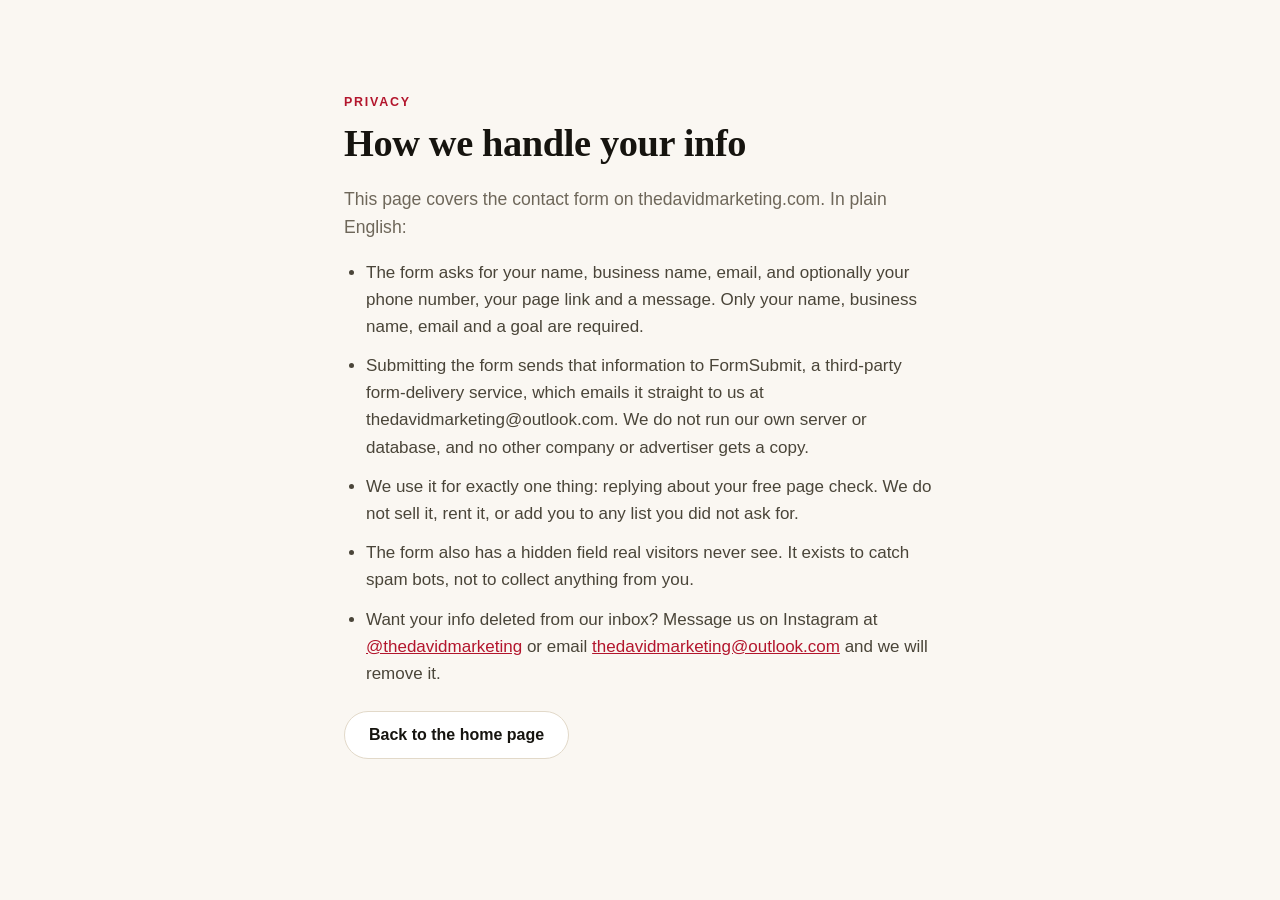
==== privacy.html @ c3baf303 "Round 1 critique fixes: pricing anchor, honest proof, human about section Applied fixes from three r" ====
<!DOCTYPE html>
<html lang="en">
<head>
<meta charset="UTF-8">
<meta name="viewport" content="width=device-width, initial-scale=1.0">
<meta http-equiv="Content-Security-Policy" content="default-src 'self'; script-src 'self'; style-src 'self' https://fonts.googleapis.com; font-src https://fonts.gstatic.com; img-src 'self' data:; connect-src 'self'; form-action https://formsubmit.co; base-uri 'self'; object-src 'none'; upgrade-insecure-requests">
<meta name="referrer" content="strict-origin-when-cross-origin">

<title>Privacy | David Marketing</title>
<meta name="description" content="What David Marketing collects through the contact form, why, and where it goes.">
<link rel="canonical" href="https://thedavidmarketing.com/privacy.html">
<meta name="robots" content="noindex">

<link rel="icon" type="image/svg+xml" href="/assets/favicon.svg">
<link rel="preconnect" href="https://fonts.googleapis.com">
<link rel="preconnect" href="https://fonts.gstatic.com" crossorigin>
<link href="https://fonts.googleapis.com/css2?family=Fraunces:opsz,wght@9..144,500;9..144,650;9..144,750&family=Inter:wght@400;500;600;700&display=swap" rel="stylesheet">
<link rel="stylesheet" href="/assets/styles.css">
</head>
<body>
<main class="section thanks">
  <div class="wrap thanks-inner">
    <p class="eyebrow">Privacy</p>
    <h1>How we handle your info</h1>
    <p class="thanks-copy">This page covers the contact form on thedavidmarketing.com. In plain English:</p>
    <ul class="privacy-list">
      <li>The form asks for your name, business name, email, and optionally your phone number, your page link and a message. Only your name, business name, email and a goal are required.</li>
      <li>Submitting the form sends that information to FormSubmit, a third-party form-delivery service, which emails it straight to us at thedavidmarketing@outlook.com. We do not run our own server or database, and no other company or advertiser gets a copy.</li>
      <li>We use it for exactly one thing: replying about your free page check. We do not sell it, rent it, or add you to any list you did not ask for.</li>
      <li>The form also has a hidden field real visitors never see. It exists to catch spam bots, not to collect anything from you.</li>
      <li>Want your info deleted from our inbox? Message us on Instagram at <a href="https://www.instagram.com/thedavidmarketing/">@thedavidmarketing</a> or email <a href="mailto:thedavidmarketing@outlook.com">thedavidmarketing@outlook.com</a> and we will remove it.</li>
    </ul>
    <p class="thanks-back"><a class="btn btn-secondary" href="/">Back to the home page</a></p>
  </div>
</main>
<script src="/assets/script.js"></script>
</body>
</html>
---- assets/styles.css ----
/* David Marketing - v2 design (2026-09-25). Warm editorial light theme, dark mode supported. */
:root {
  --paper: #faf7f2;
  --paper-2: #f2ece2;
  --ink: #16140f;
  --ink-2: #4a4539;
  --muted: #6e675a;
  --line: #e2d9c9;
  --accent: #b3162d;
  --accent-ink: #ffffff;
  --accent-soft: #f6e1e3;
  --card: #ffffff;
  --focus: #1d4ed8;
  --shadow: 0 1px 2px rgba(22, 20, 15, .06), 0 12px 32px rgba(22, 20, 15, .08);
  --radius: 18px;
  --max: 1160px;
  --serif: "Fraunces", Georgia, "Times New Roman", serif;
  --sans: "Inter", -apple-system, BlinkMacSystemFont, "Segoe UI", Roboto, Arial, sans-serif;
  color-scheme: light;
}
@media (prefers-color-scheme: dark) {
  :root:not([data-theme="light"]) {
    --paper: #12110e; --paper-2: #1b1915; --ink: #f4efe6; --ink-2: #d6cfc2; --muted: #a8a092;
    --line: #2e2b25; --accent: #ff6f7d; --accent-ink: #1a0508; --accent-soft: #3a1a1e; --card: #1b1915;
    --shadow: 0 1px 2px rgba(0,0,0,.5), 0 14px 36px rgba(0,0,0,.45); color-scheme: dark;
  }
}
:root[data-theme="dark"] {
  --paper: #12110e; --paper-2: #1b1915; --ink: #f4efe6; --ink-2: #d6cfc2; --muted: #a8a092;
  --line: #2e2b25; --accent: #ff6f7d; --accent-ink: #1a0508; --accent-soft: #3a1a1e; --card: #1b1915;
  --shadow: 0 1px 2px rgba(0,0,0,.5), 0 14px 36px rgba(0,0,0,.45); color-scheme: dark;
}

*, *::before, *::after { box-sizing: border-box; }
html { scroll-behavior: smooth; }
body { margin: 0; background: var(--paper); color: var(--ink); font: 17px/1.6 var(--sans); -webkit-font-smoothing: antialiased; }
img { max-width: 100%; display: block; }
a { color: inherit; }
h1, h2, h3 { font-family: var(--serif); font-weight: 650; line-height: 1.12; letter-spacing: -0.01em; margin: 0 0 .5em; }
h1 { font-size: clamp(2.5rem, 5.6vw, 4.4rem); font-weight: 750; }
h2 { font-size: clamp(1.9rem, 3.6vw, 2.8rem); }
h3 { font-size: 1.28rem; }
p { margin: 0 0 1em; }
.wrap { max-width: var(--max); margin: 0 auto; padding: 0 24px; }
.skip-link { position: absolute; left: -9999px; top: 8px; background: var(--ink); color: var(--paper); padding: 8px 14px; border-radius: 8px; z-index: 100; }
.skip-link:focus { left: 12px; }
:focus-visible { outline: 3px solid var(--focus); outline-offset: 3px; border-radius: 6px; }
.eyebrow { font: 600 .78rem/1 var(--sans); letter-spacing: .14em; text-transform: uppercase; color: var(--accent); margin: 0 0 14px; }
.section { padding: 96px 0; }
.section-tint { background: var(--paper-2); }
.section-sub { color: var(--muted); font-size: 1.05rem; max-width: 34ch; }

/* Buttons */
.btn { display: inline-flex; align-items: center; justify-content: center; gap: 8px; font: 600 1rem/1 var(--sans); text-decoration: none; padding: 15px 24px; border-radius: 999px; border: 1.5px solid transparent; cursor: pointer; transition: transform .15s ease, background .15s ease, box-shadow .15s ease; }
.btn:hover { transform: translateY(-1px); }
.btn-primary { background: var(--accent); color: var(--accent-ink); box-shadow: 0 6px 18px rgba(179, 22, 45, .22); }
.btn-ghost { background: transparent; color: var(--ink); border-color: var(--ink); }
.btn-ghost:hover { background: var(--ink); color: var(--paper); }
.btn-secondary { background: var(--card); color: var(--ink); border-color: var(--line); }
.btn-secondary:hover { border-color: var(--ink); }
.btn-small { padding: 10px 16px; font-size: .9rem; }
.btn-wide { width: 100%; }

/* Header */
.site-header { position: sticky; top: 0; z-index: 50; background: color-mix(in srgb, var(--paper) 88%, transparent); backdrop-filter: saturate(1.4) blur(10px); border-bottom: 1px solid var(--line); }
.header-inner { display: flex; align-items: center; gap: 24px; height: 72px; }
.logo { display: inline-flex; align-items: center; gap: 10px; text-decoration: none; }
.logo-mark { display: grid; place-items: center; width: 36px; height: 36px; border-radius: 10px; background: var(--ink); color: var(--paper); font: 700 .8rem/1 var(--sans); letter-spacing: .04em; }
.logo-word { font: 650 1.2rem/1 var(--serif); }
.logo-word em { font-style: italic; color: var(--accent); }
.site-nav { margin-left: auto; }
.site-nav ul { display: flex; gap: 26px; list-style: none; margin: 0; padding: 0; }
.site-nav a { text-decoration: none; font-weight: 500; font-size: .95rem; color: var(--ink-2); }
.site-nav a:hover { color: var(--accent); }
.header-actions { display: flex; align-items: center; gap: 10px; }
.theme-toggle, .menu-toggle { display: grid; place-items: center; width: 40px; height: 40px; border-radius: 50%; border: 1px solid var(--line); background: transparent; color: var(--ink); cursor: pointer; }
.menu-toggle { display: none; }
.icon-moon { display: none; }
:root[data-theme="dark"] .icon-sun { display: none; }
:root[data-theme="dark"] .icon-moon { display: block; }

/* Hero */
.hero { padding: 72px 0 88px; position: relative; overflow: hidden; }
.hero::before { content: ""; position: absolute; inset: -20% -10% auto auto; width: 620px; height: 620px; border-radius: 50%; background: radial-gradient(circle, var(--accent-soft), transparent 68%); opacity: .9; pointer-events: none; }
.hero-grid { display: grid; grid-template-columns: 1.1fr .9fr; gap: 56px; align-items: center; position: relative; }
.ink-accent { color: var(--accent); font-style: italic; }
.lead { font-size: 1.22rem; color: var(--ink-2); max-width: 36ch; }
.hero-ctas { display: flex; flex-wrap: wrap; gap: 12px; margin: 30px 0 38px; }
.hero-proof { display: grid; grid-template-columns: repeat(3, auto); gap: 28px; margin: 0; padding-top: 26px; border-top: 1px solid var(--line); justify-content: start; }
.hero-proof dt { font: 750 1.6rem/1.1 var(--serif); }
.hero-proof dd { margin: 4px 0 0; color: var(--muted); font-size: .9rem; max-width: 16ch; }

.hero-visual { position: relative; margin: 0; min-height: 520px; }
.phone { position: absolute; right: 0; top: 0; width: 262px; background: var(--card); border-radius: 34px; padding: 14px; box-shadow: var(--shadow); border: 1px solid var(--line); transform: rotate(3deg); }
.example-flag { position: absolute; top: -10px; left: -10px; z-index: 2; background: var(--ink); color: var(--paper); font: 700 .66rem/1 var(--sans); letter-spacing: .06em; text-transform: uppercase; padding: 7px 11px; border-radius: 999px; box-shadow: var(--shadow); transform: rotate(-6deg); white-space: nowrap; }
.phone-bar { display: flex; align-items: center; gap: 10px; padding: 6px 6px 12px; font-size: .88rem; font-weight: 600; }
.phone-bar .avatar { display: grid; place-items: center; width: 30px; height: 30px; border-radius: 50%; background: var(--ink); color: var(--paper); font-size: .7rem; }
.phone-bar .dots { margin-left: auto; color: var(--muted); }
.post-art { aspect-ratio: 4 / 5; border-radius: 20px; padding: 26px 22px; display: flex; flex-direction: column; justify-content: flex-end; background: linear-gradient(160deg, #2a1d17 0%, #5b1822 55%, #b3162d 100%); color: #fff; }
.post-kicker { font: 600 .72rem/1 var(--sans); letter-spacing: .14em; text-transform: uppercase; opacity: .85; margin-bottom: 10px; }
.post-title { font: 750 1.9rem/1.05 var(--serif); margin-bottom: 10px; }
.post-sub { font-size: .9rem; opacity: .9; }
.post-meta { display: flex; gap: 16px; padding: 12px 6px 4px; font-size: .82rem; color: var(--muted); }
.bubble { position: absolute; max-width: 190px; padding: 12px 16px; border-radius: 18px; font-size: .92rem; box-shadow: var(--shadow); }
.bubble-in { left: -44px; top: 168px; background: var(--card); border: 1px solid var(--line); border-bottom-left-radius: 6px; }
.bubble-out { left: -12px; top: 250px; background: var(--ink); color: var(--paper); border-bottom-right-radius: 6px; }
.report-chip { position: absolute; left: -28px; bottom: 64px; display: flex; flex-direction: column; background: var(--card); border: 1px solid var(--line); border-left: 4px solid var(--accent); border-radius: 12px; padding: 12px 16px; box-shadow: var(--shadow); }
.report-chip strong { font: 700 1.05rem/1.2 var(--serif); }
.report-chip span { font-size: .82rem; color: var(--muted); }
.hero-visual figcaption { position: absolute; right: 0; bottom: 0; font-size: .78rem; color: var(--muted); }

/* Strip */
.strip { border-top: 1px solid var(--line); border-bottom: 1px solid var(--line); background: var(--paper-2); }
.strip-inner { display: flex; flex-wrap: wrap; justify-content: space-between; gap: 12px 28px; padding-top: 18px; padding-bottom: 18px; font: 600 .82rem/1.2 var(--sans); letter-spacing: .1em; text-transform: uppercase; color: var(--ink-2); }

/* Services */
.two-col { display: grid; grid-template-columns: .8fr 1.2fr; gap: 64px; align-items: start; }
.col-head { position: sticky; top: 104px; }
.service-list { list-style: none; margin: 0; padding: 0; border-top: 1px solid var(--line); }
.service { display: grid; grid-template-columns: 64px 1fr; gap: 12px; padding: 28px 0; border-bottom: 1px solid var(--line); }
.service .num { font: 650 1.1rem/1.6 var(--serif); color: var(--accent); }
.service h3 { display: flex; flex-wrap: wrap; align-items: center; gap: 10px; }
.service p { color: var(--ink-2); margin: 0; }
.service .price { color: var(--ink); font: 650 1.02rem/1.4 var(--serif); margin: 10px 0 0; }
.tag { font: 600 .7rem/1 var(--sans); letter-spacing: .1em; text-transform: uppercase; background: var(--accent); color: var(--accent-ink); padding: 6px 9px; border-radius: 999px; }

/* Timeline */
.timeline { list-style: none; padding: 0; margin: 40px 0 0; display: grid; grid-template-columns: repeat(4, 1fr); gap: 20px; }
.timeline li { background: var(--card); border: 1px solid var(--line); border-radius: var(--radius); padding: 26px 22px; position: relative; }
.timeline li::before { content: ""; position: absolute; top: 0; left: 22px; right: 22px; height: 3px; background: var(--accent); border-radius: 0 0 3px 3px; }
.when { display: inline-block; font: 600 .75rem/1 var(--sans); letter-spacing: .12em; text-transform: uppercase; color: var(--accent); margin-bottom: 14px; }
.timeline p { color: var(--ink-2); margin: 0; font-size: .97rem; }

/* Proof */
.proof-band { background: #16140f; color: #faf7f2; }
.proof-band .proof-note { color: rgba(250, 247, 242, .7); }
.proof-grid { display: grid; grid-template-columns: .9fr 1.1fr; gap: 56px; align-items: center; }
.big-number { display: block; font: 750 clamp(4.5rem, 12vw, 8.5rem)/.95 var(--serif); color: #ff6f7d; letter-spacing: -0.02em; }
.big-label { display: block; margin-top: 10px; font-size: 1.1rem; }
.proof-copy p { font-size: 1.12rem; max-width: 46ch; }
:root[data-theme="dark"] .proof-band { background: #000; }

/* Notes */
.notes { display: grid; grid-template-columns: repeat(3, 1fr); gap: 22px; margin-top: 36px; }
.note { border-top: 2px solid var(--ink); padding-top: 22px; }
.note-num { display: block; font: 750 3rem/1 var(--serif); color: var(--accent); margin-bottom: 12px; }
.note p { color: var(--ink-2); }

/* About */
.about-grid { display: grid; grid-template-columns: .7fr 1.3fr; gap: 56px; align-items: center; }
.about-note { margin: 0; background: var(--card); border: 1px solid var(--line); border-left: 4px solid var(--accent); border-radius: var(--radius); box-shadow: var(--shadow); padding: 34px 28px; display: flex; flex-direction: column; justify-content: center; gap: 16px; min-height: 220px; }
.note-label { font: 600 .74rem/1 var(--sans); letter-spacing: .12em; text-transform: uppercase; color: var(--accent); }
.about-note p { font: 650 1.42rem/1.4 var(--serif); margin: 0; color: var(--ink); }
.about-copy p { font-size: 1.1rem; color: var(--ink-2); max-width: 50ch; }

/* FAQ */
.faq-wrap { display: grid; grid-template-columns: .8fr 1.2fr; gap: 64px; }
.faq-list { border-top: 1px solid var(--line); }
.faq-item { border-bottom: 1px solid var(--line); }
.faq-item summary { list-style: none; cursor: pointer; padding: 22px 36px 22px 0; font: 650 1.12rem/1.35 var(--serif); position: relative; }
.faq-item summary::-webkit-details-marker { display: none; }
.faq-item summary::after { content: "+"; position: absolute; right: 4px; top: 18px; font: 400 1.6rem/1 var(--sans); color: var(--accent); transition: transform .2s ease; }
.faq-item[open] summary::after { transform: rotate(45deg); }
.faq-item p { color: var(--ink-2); padding: 0 0 22px; margin: 0; max-width: 60ch; }

/* Contact + form */
.contact { background: var(--paper-2); }
.contact-grid { display: grid; grid-template-columns: .85fr 1.15fr; gap: 56px; align-items: start; }
.contact-copy p { color: var(--ink-2); font-size: 1.08rem; }
.contact-links { list-style: none; padding: 0; margin: 28px 0 0; display: grid; gap: 12px; }
.contact-links a { display: flex; flex-direction: column; text-decoration: none; padding: 16px 18px; border: 1px solid var(--line); border-radius: 14px; background: var(--card); }
.contact-links a:hover { border-color: var(--accent); }
.contact-links span { color: var(--muted); font-size: .95rem; }
.contact-price { background: var(--card); border: 1px solid var(--line); border-radius: 12px; padding: 14px 16px; margin: 22px 0 0; font-size: .96rem; color: var(--ink-2); }
.contact-price strong { color: var(--ink); }
.lead-form { background: var(--card); border: 1px solid var(--line); border-radius: var(--radius); box-shadow: var(--shadow); padding: 30px; }
.form-grid { display: grid; grid-template-columns: 1fr 1fr; gap: 16px 18px; margin-bottom: 22px; }
.form-grid .span-2 { grid-column: 1 / -1; }
.lead-form label { display: flex; flex-direction: column; gap: 7px; font-weight: 600; font-size: .93rem; }
.lead-form .opt { font-weight: 400; color: var(--muted); }
.lead-form input, .lead-form select, .lead-form textarea { font: 400 1rem/1.4 var(--sans); color: var(--ink); background: var(--paper); border: 1px solid var(--line); border-radius: 12px; padding: 13px 14px; width: 100%; }
.lead-form textarea { resize: vertical; }
.lead-form input:focus-visible, .lead-form select:focus-visible, .lead-form textarea:focus-visible { outline: 3px solid var(--focus); outline-offset: 1px; border-color: transparent; }
.lead-form .hp { position: absolute; left: -9999px; width: 1px; height: 1px; opacity: 0; }
.form-fine { margin: 12px 0 0; font-size: .85rem; color: var(--muted); text-align: center; }

/* Footer */
.site-footer { padding: 56px 0 32px; border-top: 1px solid var(--line); }
.footer-inner { display: flex; justify-content: space-between; gap: 32px; flex-wrap: wrap; }
.footer-inner p { color: var(--muted); max-width: 40ch; margin-top: 10px; }
.footer-links { display: flex; gap: 22px; align-items: flex-start; }
.footer-links a { text-decoration: none; font-weight: 600; }
.footer-links a:hover { color: var(--accent); }
.footer-copy { text-align: center; color: var(--muted); font-size: .85rem; margin: 36px 0 0; }

/* Responsive */
@media (max-width: 980px) {
  .hero-grid, .two-col, .proof-grid, .about-grid, .faq-wrap, .contact-grid { grid-template-columns: 1fr; gap: 40px; }
  .col-head { position: static; }
  .timeline { grid-template-columns: 1fr 1fr; }
  .hero-visual { min-height: 500px; max-width: 460px; }
}
@media (max-width: 760px) {
  body { font-size: 16px; }
  .section { padding: 68px 0; }
  .site-nav { position: fixed; inset: 72px 0 auto 0; background: var(--paper); border-bottom: 1px solid var(--line); display: none; }
  .site-nav.open { display: block; }
  .site-nav ul { flex-direction: column; gap: 0; padding: 8px 24px 16px; }
  .site-nav a { display: block; padding: 12px 0; font-size: 1.05rem; }
  .menu-toggle { display: grid; }
  .header-cta { display: none; }
  .hero { padding: 44px 0 64px; }
  .hero-proof { grid-template-columns: 1fr 1fr 1fr; gap: 14px; }
  .hero-proof dt { font-size: 1.25rem; }
  .hero-visual { min-height: 470px; margin: 0 auto; width: 100%; }
  .phone { right: 0; width: 214px; }
  .phone { right: -6px; }
  .example-flag { top: -8px; left: -8px; font-size: .6rem; padding: 6px 9px; }
  .about-note { padding: 26px 22px; min-height: 0; }
  .bubble { max-width: 128px; font-size: .8rem; padding: 9px 11px; }
  .bubble-in { left: 0; top: 96px; }
  .bubble-out { left: 0; top: 188px; }
  .report-chip { left: 0; bottom: 70px; }
  .post-title { font-size: 1.5rem; }
  .timeline, .notes { grid-template-columns: 1fr; }
  .form-grid { grid-template-columns: 1fr; }
  .lead-form { padding: 20px; }
  .strip-inner { justify-content: flex-start; font-size: .74rem; }
}
@media (prefers-reduced-motion: reduce) { html { scroll-behavior: auto; } .btn { transition: none; } }

/* Thank-you / privacy pages */
.thanks { min-height: 70vh; display: flex; align-items: center; }
.thanks-inner { max-width: 640px; }
.thanks h1 { font-size: 2.4rem; }
.thanks-copy { color: var(--muted); font-size: 1.1rem; }
.thanks-back { margin-top: 24px; }
.privacy-list { list-style: disc; margin: 0 0 1em; padding-left: 22px; color: var(--ink-2); display: grid; gap: 12px; }
.privacy-list a { color: var(--accent); }
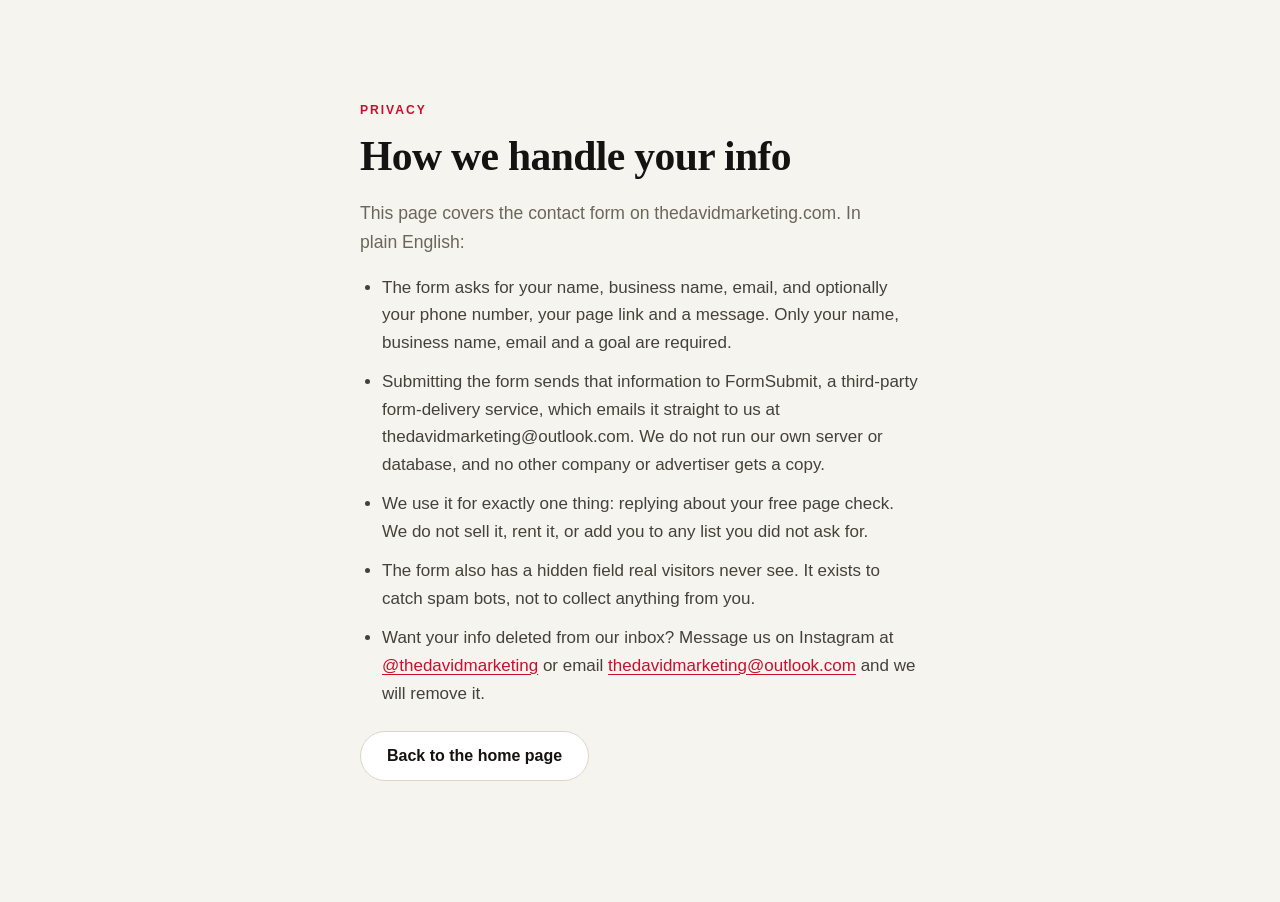
==== commit aa1cdb8d: "v2 polish: dark Instagram-matched hero, core plan card, month timeline, count-up proof Hero now matc" ====
--- a/privacy.html
+++ b/privacy.html
@@ -14,7 +14,7 @@
 <link rel="icon" type="image/svg+xml" href="/assets/favicon.svg">
 <link rel="preconnect" href="https://fonts.googleapis.com">
 <link rel="preconnect" href="https://fonts.gstatic.com" crossorigin>
-<link href="https://fonts.googleapis.com/css2?family=Fraunces:opsz,wght@9..144,500;9..144,650;9..144,750&family=Inter:wght@400;500;600;700&display=swap" rel="stylesheet">
+<link href="https://fonts.googleapis.com/css2?family=Fraunces:ital,opsz,wght@0,9..144,500..800;1,9..144,500..800&family=Geist:wght@400..700&display=swap" rel="stylesheet">
 <link rel="stylesheet" href="/assets/styles.css">
 </head>
 <body>
--- a/assets/styles.css
+++ b/assets/styles.css
@@ -1,238 +1,305 @@
-/* David Marketing - v2 design (2026-09-25). Warm editorial light theme, dark mode supported. */
+/* David Marketing - v2 polish (2026-09-26). Dark hero that matches our Instagram (charcoal, bone, signal red),
+   light editorial body, dark mode supported. Fraunces for display, Geist for text. No inline styles (CSP). */
 :root {
-  --paper: #faf7f2;
-  --paper-2: #f2ece2;
-  --ink: #16140f;
-  --ink-2: #4a4539;
-  --muted: #6e675a;
-  --line: #e2d9c9;
-  --accent: #b3162d;
+  --paper: #f6f4ef;
+  --paper-2: #ece8df;
+  --ink: #141311;
+  --ink-2: #45413a;
+  --muted: #6b665c;
+  --line: #dcd6ca;
+  --accent: #c8102e;
   --accent-ink: #ffffff;
-  --accent-soft: #f6e1e3;
+  --accent-soft: #f7dfe2;
   --card: #ffffff;
   --focus: #1d4ed8;
-  --shadow: 0 1px 2px rgba(22, 20, 15, .06), 0 12px 32px rgba(22, 20, 15, .08);
-  --radius: 18px;
-  --max: 1160px;
+  --night: #121110;
+  --night-2: #1b1a18;
+  --night-line: #2e2c28;
+  --bone: #f3efe7;
+  --bone-dim: #bdb6a8;
+  --red-on-night: #ff4d5e;
+  --shadow: 0 1px 2px rgba(20, 19, 17, .06), 0 14px 34px -8px rgba(20, 19, 17, .14);
+  --radius: 14px;
+  --max: 1200px;
+  --ease-out: cubic-bezier(.23, 1, .32, 1);
   --serif: "Fraunces", Georgia, "Times New Roman", serif;
-  --sans: "Inter", -apple-system, BlinkMacSystemFont, "Segoe UI", Roboto, Arial, sans-serif;
+  --sans: "Geist", -apple-system, BlinkMacSystemFont, "Segoe UI", Roboto, Arial, sans-serif;
   color-scheme: light;
 }
 @media (prefers-color-scheme: dark) {
   :root:not([data-theme="light"]) {
-    --paper: #12110e; --paper-2: #1b1915; --ink: #f4efe6; --ink-2: #d6cfc2; --muted: #a8a092;
-    --line: #2e2b25; --accent: #ff6f7d; --accent-ink: #1a0508; --accent-soft: #3a1a1e; --card: #1b1915;
-    --shadow: 0 1px 2px rgba(0,0,0,.5), 0 14px 36px rgba(0,0,0,.45); color-scheme: dark;
+    --paper: #121110; --paper-2: #1a1917; --ink: #f3efe7; --ink-2: #d4cdc0; --muted: #a39c8e;
+    --line: #2e2c28; --accent: #ff4d5e; --accent-ink: #1a0508; --accent-soft: #3a1a1e; --card: #1b1a18;
+    --shadow: 0 1px 2px rgba(0,0,0,.5), 0 16px 36px -10px rgba(0,0,0,.6); color-scheme: dark;
   }
 }
 :root[data-theme="dark"] {
-  --paper: #12110e; --paper-2: #1b1915; --ink: #f4efe6; --ink-2: #d6cfc2; --muted: #a8a092;
-  --line: #2e2b25; --accent: #ff6f7d; --accent-ink: #1a0508; --accent-soft: #3a1a1e; --card: #1b1915;
-  --shadow: 0 1px 2px rgba(0,0,0,.5), 0 14px 36px rgba(0,0,0,.45); color-scheme: dark;
+  --paper: #121110; --paper-2: #1a1917; --ink: #f3efe7; --ink-2: #d4cdc0; --muted: #a39c8e;
+  --line: #2e2c28; --accent: #ff4d5e; --accent-ink: #1a0508; --accent-soft: #3a1a1e; --card: #1b1a18;
+  --shadow: 0 1px 2px rgba(0,0,0,.5), 0 16px 36px -10px rgba(0,0,0,.6); color-scheme: dark;
 }
 
 *, *::before, *::after { box-sizing: border-box; }
-html { scroll-behavior: smooth; }
-body { margin: 0; background: var(--paper); color: var(--ink); font: 17px/1.6 var(--sans); -webkit-font-smoothing: antialiased; }
+html { scroll-behavior: smooth; -webkit-text-size-adjust: 100%; }
+body { margin: 0; background: var(--paper); color: var(--ink); font: 400 17px/1.62 var(--sans); -webkit-font-smoothing: antialiased; overflow-x: hidden; }
+::selection { background: var(--accent); color: #fff; }
 img { max-width: 100%; display: block; }
-a { color: inherit; }
-h1, h2, h3 { font-family: var(--serif); font-weight: 650; line-height: 1.12; letter-spacing: -0.01em; margin: 0 0 .5em; }
-h1 { font-size: clamp(2.5rem, 5.6vw, 4.4rem); font-weight: 750; }
-h2 { font-size: clamp(1.9rem, 3.6vw, 2.8rem); }
-h3 { font-size: 1.28rem; }
-p { margin: 0 0 1em; }
-.wrap { max-width: var(--max); margin: 0 auto; padding: 0 24px; }
+a { color: inherit; text-underline-offset: 3px; }
+h1, h2, h3 { font-family: var(--serif); font-weight: 650; line-height: 1.06; letter-spacing: -0.015em; margin: 0 0 .5em; text-wrap: balance; font-optical-sizing: auto; }
+h2 { font-size: clamp(2rem, 1.3rem + 2.6vw, 3.3rem); }
+h3 { font-size: 1.3rem; line-height: 1.2; }
+p { margin: 0 0 1em; text-wrap: pretty; }
+.wrap { max-width: var(--max); margin: 0 auto; padding: 0 clamp(20px, 4vw, 40px); }
 .skip-link { position: absolute; left: -9999px; top: 8px; background: var(--ink); color: var(--paper); padding: 8px 14px; border-radius: 8px; z-index: 100; }
 .skip-link:focus { left: 12px; }
 :focus-visible { outline: 3px solid var(--focus); outline-offset: 3px; border-radius: 6px; }
-.eyebrow { font: 600 .78rem/1 var(--sans); letter-spacing: .14em; text-transform: uppercase; color: var(--accent); margin: 0 0 14px; }
-.section { padding: 96px 0; }
+.eyebrow { font: 600 .76rem/1 var(--sans); letter-spacing: .16em; text-transform: uppercase; color: var(--accent); margin: 0 0 18px; }
+.section { padding: clamp(72px, 5vw + 40px, 128px) 0; }
 .section-tint { background: var(--paper-2); }
-.section-sub { color: var(--muted); font-size: 1.05rem; max-width: 34ch; }
+.section-sub { color: var(--muted); font-size: 1.08rem; max-width: 34ch; }
 
 /* Buttons */
-.btn { display: inline-flex; align-items: center; justify-content: center; gap: 8px; font: 600 1rem/1 var(--sans); text-decoration: none; padding: 15px 24px; border-radius: 999px; border: 1.5px solid transparent; cursor: pointer; transition: transform .15s ease, background .15s ease, box-shadow .15s ease; }
-.btn:hover { transform: translateY(-1px); }
-.btn-primary { background: var(--accent); color: var(--accent-ink); box-shadow: 0 6px 18px rgba(179, 22, 45, .22); }
+.btn { display: inline-flex; align-items: center; justify-content: center; gap: 8px; font: 600 1rem/1 var(--sans); text-decoration: none; padding: 16px 26px; border-radius: 999px; border: 1.5px solid transparent; cursor: pointer; white-space: nowrap; transition: transform .14s var(--ease-out), background-color .16s var(--ease-out), border-color .16s var(--ease-out), color .16s var(--ease-out), box-shadow .16s var(--ease-out); }
+.btn:active { transform: translateY(1px) scale(.99); }
+.btn-primary { background: var(--accent); color: var(--accent-ink); box-shadow: 0 8px 22px -8px rgba(200, 16, 46, .55); }
+.btn-primary:hover { box-shadow: 0 12px 26px -8px rgba(200, 16, 46, .7); }
 .btn-ghost { background: transparent; color: var(--ink); border-color: var(--ink); }
 .btn-ghost:hover { background: var(--ink); color: var(--paper); }
 .btn-secondary { background: var(--card); color: var(--ink); border-color: var(--line); }
 .btn-secondary:hover { border-color: var(--ink); }
-.btn-small { padding: 10px 16px; font-size: .9rem; }
+.btn-small { padding: 11px 18px; font-size: .9rem; }
 .btn-wide { width: 100%; }
-
-/* Header */
-.site-header { position: sticky; top: 0; z-index: 50; background: color-mix(in srgb, var(--paper) 88%, transparent); backdrop-filter: saturate(1.4) blur(10px); border-bottom: 1px solid var(--line); }
+.btn .arrow { transition: transform .16s var(--ease-out); }
+@media (hover: hover) and (pointer: fine) { .btn:hover { transform: translateY(-1px); } .btn:hover .arrow { transform: translateX(3px); } }
+
+/* Header (dark, continuous with the hero) */
+.site-header { position: sticky; top: 0; z-index: 50; background: var(--night); backdrop-filter: saturate(1.3) blur(12px); -webkit-backdrop-filter: saturate(1.3) blur(12px); border-bottom: 1px solid var(--night-line); color: var(--bone); }
 .header-inner { display: flex; align-items: center; gap: 24px; height: 72px; }
-.logo { display: inline-flex; align-items: center; gap: 10px; text-decoration: none; }
-.logo-mark { display: grid; place-items: center; width: 36px; height: 36px; border-radius: 10px; background: var(--ink); color: var(--paper); font: 700 .8rem/1 var(--sans); letter-spacing: .04em; }
-.logo-word { font: 650 1.2rem/1 var(--serif); }
-.logo-word em { font-style: italic; color: var(--accent); }
+.logo { display: inline-flex; align-items: center; gap: 10px; text-decoration: none; color: var(--bone); }
+.logo-mark { display: grid; place-items: center; width: 36px; height: 36px; border-radius: 9px; background: var(--red-on-night); color: #16080a; font: 800 .8rem/1 var(--sans); letter-spacing: .02em; }
+.logo-word { font: 650 1.22rem/1 var(--serif); }
+.logo-word em { font-style: italic; color: var(--red-on-night); }
 .site-nav { margin-left: auto; }
-.site-nav ul { display: flex; gap: 26px; list-style: none; margin: 0; padding: 0; }
-.site-nav a { text-decoration: none; font-weight: 500; font-size: .95rem; color: var(--ink-2); }
-.site-nav a:hover { color: var(--accent); }
+.site-nav ul { display: flex; gap: 28px; list-style: none; margin: 0; padding: 0; }
+.site-nav a { text-decoration: none; font-weight: 500; font-size: .95rem; color: var(--bone-dim); transition: color .15s var(--ease-out); }
+.site-nav a:hover { color: #fff; }
 .header-actions { display: flex; align-items: center; gap: 10px; }
-.theme-toggle, .menu-toggle { display: grid; place-items: center; width: 40px; height: 40px; border-radius: 50%; border: 1px solid var(--line); background: transparent; color: var(--ink); cursor: pointer; }
+.site-header .btn-primary { background: var(--red-on-night); color: #16080a; box-shadow: none; }
+.theme-toggle, .menu-toggle { display: grid; place-items: center; width: 40px; height: 40px; border-radius: 50%; border: 1px solid var(--night-line); background: transparent; color: var(--bone); cursor: pointer; transition: border-color .15s var(--ease-out); }
+.theme-toggle:hover, .menu-toggle:hover { border-color: var(--bone-dim); }
 .menu-toggle { display: none; }
 .icon-moon { display: none; }
 :root[data-theme="dark"] .icon-sun { display: none; }
 :root[data-theme="dark"] .icon-moon { display: block; }
 
-/* Hero */
-.hero { padding: 72px 0 88px; position: relative; overflow: hidden; }
-.hero::before { content: ""; position: absolute; inset: -20% -10% auto auto; width: 620px; height: 620px; border-radius: 50%; background: radial-gradient(circle, var(--accent-soft), transparent 68%); opacity: .9; pointer-events: none; }
-.hero-grid { display: grid; grid-template-columns: 1.1fr .9fr; gap: 56px; align-items: center; position: relative; }
-.ink-accent { color: var(--accent); font-style: italic; }
-.lead { font-size: 1.22rem; color: var(--ink-2); max-width: 36ch; }
-.hero-ctas { display: flex; flex-wrap: wrap; gap: 12px; margin: 30px 0 38px; }
-.hero-proof { display: grid; grid-template-columns: repeat(3, auto); gap: 28px; margin: 0; padding-top: 26px; border-top: 1px solid var(--line); justify-content: start; }
-.hero-proof dt { font: 750 1.6rem/1.1 var(--serif); }
-.hero-proof dd { margin: 4px 0 0; color: var(--muted); font-size: .9rem; max-width: 16ch; }
-
-.hero-visual { position: relative; margin: 0; min-height: 520px; }
-.phone { position: absolute; right: 0; top: 0; width: 262px; background: var(--card); border-radius: 34px; padding: 14px; box-shadow: var(--shadow); border: 1px solid var(--line); transform: rotate(3deg); }
-.example-flag { position: absolute; top: -10px; left: -10px; z-index: 2; background: var(--ink); color: var(--paper); font: 700 .66rem/1 var(--sans); letter-spacing: .06em; text-transform: uppercase; padding: 7px 11px; border-radius: 999px; box-shadow: var(--shadow); transform: rotate(-6deg); white-space: nowrap; }
-.phone-bar { display: flex; align-items: center; gap: 10px; padding: 6px 6px 12px; font-size: .88rem; font-weight: 600; }
-.phone-bar .avatar { display: grid; place-items: center; width: 30px; height: 30px; border-radius: 50%; background: var(--ink); color: var(--paper); font-size: .7rem; }
-.phone-bar .dots { margin-left: auto; color: var(--muted); }
-.post-art { aspect-ratio: 4 / 5; border-radius: 20px; padding: 26px 22px; display: flex; flex-direction: column; justify-content: flex-end; background: linear-gradient(160deg, #2a1d17 0%, #5b1822 55%, #b3162d 100%); color: #fff; }
-.post-kicker { font: 600 .72rem/1 var(--sans); letter-spacing: .14em; text-transform: uppercase; opacity: .85; margin-bottom: 10px; }
-.post-title { font: 750 1.9rem/1.05 var(--serif); margin-bottom: 10px; }
-.post-sub { font-size: .9rem; opacity: .9; }
-.post-meta { display: flex; gap: 16px; padding: 12px 6px 4px; font-size: .82rem; color: var(--muted); }
-.bubble { position: absolute; max-width: 190px; padding: 12px 16px; border-radius: 18px; font-size: .92rem; box-shadow: var(--shadow); }
-.bubble-in { left: -44px; top: 168px; background: var(--card); border: 1px solid var(--line); border-bottom-left-radius: 6px; }
-.bubble-out { left: -12px; top: 250px; background: var(--ink); color: var(--paper); border-bottom-right-radius: 6px; }
-.report-chip { position: absolute; left: -28px; bottom: 64px; display: flex; flex-direction: column; background: var(--card); border: 1px solid var(--line); border-left: 4px solid var(--accent); border-radius: 12px; padding: 12px 16px; box-shadow: var(--shadow); }
-.report-chip strong { font: 700 1.05rem/1.2 var(--serif); }
-.report-chip span { font-size: .82rem; color: var(--muted); }
-.hero-visual figcaption { position: absolute; right: 0; bottom: 0; font-size: .78rem; color: var(--muted); }
-
-/* Strip */
-.strip { border-top: 1px solid var(--line); border-bottom: 1px solid var(--line); background: var(--paper-2); }
-.strip-inner { display: flex; flex-wrap: wrap; justify-content: space-between; gap: 12px 28px; padding-top: 18px; padding-bottom: 18px; font: 600 .82rem/1.2 var(--sans); letter-spacing: .1em; text-transform: uppercase; color: var(--ink-2); }
+/* Hero (always dark, like our Instagram) */
+.hero { position: relative; overflow: hidden; background: var(--night); color: var(--bone); padding: clamp(56px, 6vw, 96px) 0 clamp(64px, 7vw, 112px); }
+.hero::before { content: ""; position: absolute; inset: 0; pointer-events: none; background-image: linear-gradient(rgba(243, 239, 231, .045) 1px, transparent 1px), linear-gradient(90deg, rgba(243, 239, 231, .045) 1px, transparent 1px); background-size: 56px 56px; -webkit-mask-image: linear-gradient(to bottom, #000 0%, rgba(0,0,0,.6) 60%, transparent 100%); mask-image: linear-gradient(to bottom, #000 0%, rgba(0,0,0,.6) 60%, transparent 100%); }
+.hero-grid { position: relative; display: grid; grid-template-columns: minmax(0, 1.25fr) minmax(0, .75fr); gap: clamp(40px, 5vw, 80px); align-items: end; }
+.hero .eyebrow { color: var(--red-on-night); }
+.hero h1 { font-size: clamp(2.9rem, 1.6rem + 5.2vw, 6.1rem); font-weight: 720; line-height: .98; letter-spacing: -0.028em; color: #fbf8f2; margin-bottom: .38em; }
+.hero h1 .ink-accent { color: var(--red-on-night); font-style: italic; font-weight: 650; }
+.hero .lead { font-size: clamp(1.1rem, 1rem + .45vw, 1.3rem); line-height: 1.55; color: var(--bone-dim); max-width: 40ch; }
+.hero-ctas { display: flex; flex-wrap: wrap; gap: 12px; margin: 34px 0 0; }
+.hero .btn-primary { background: var(--red-on-night); color: #16080a; box-shadow: 0 10px 28px -10px rgba(255, 77, 94, .6); }
+.hero .btn-ghost { color: var(--bone); border-color: rgba(243, 239, 231, .45); }
+.hero .btn-ghost:hover { background: var(--bone); color: var(--night); border-color: var(--bone); }
+.hero-proof { margin: 0; display: grid; gap: 0; border-top: 1px solid var(--night-line); }
+.hero-proof > div { padding: 22px 0 20px; border-bottom: 1px solid var(--night-line); display: grid; grid-template-columns: auto 1fr; align-items: baseline; gap: 16px; }
+.hero-proof dt { font: 700 clamp(2rem, 1.5rem + 1.6vw, 3rem)/1 var(--serif); letter-spacing: -0.02em; color: #fbf8f2; font-variant-numeric: lining-nums; }
+.hero-proof > div:first-child dt { color: var(--red-on-night); font-size: clamp(2.8rem, 2rem + 2.6vw, 4.4rem); }
+.hero-proof dd { margin: 0; color: var(--bone-dim); font-size: .98rem; line-height: 1.4; max-width: 18ch; }
+
+/* first paint: one gentle rise */
+@media (prefers-reduced-motion: no-preference) {
+  .rise { opacity: 0; transform: translateY(14px); animation: rise .7s var(--ease-out) forwards; }
+  .rise-2 { animation-delay: .07s; } .rise-3 { animation-delay: .14s; } .rise-4 { animation-delay: .21s; } .rise-5 { animation-delay: .3s; }
+  @keyframes rise { to { opacity: 1; transform: none; } }
+}
+
+/* Channels strip */
+.strip { background: var(--night); border-top: 1px solid var(--night-line); color: var(--bone-dim); }
+.strip-inner { display: flex; flex-wrap: wrap; align-items: center; justify-content: space-between; gap: 10px 28px; padding-top: 20px; padding-bottom: 20px; font: 600 .78rem/1.2 var(--sans); letter-spacing: .14em; text-transform: uppercase; }
+.strip-inner span { display: inline-flex; align-items: center; gap: 10px; }
+.strip-inner span::before { content: ""; width: 5px; height: 5px; border-radius: 50%; background: var(--red-on-night); }
+
+/* Our work (real posts from our Instagram) */
+.work { background: var(--night); color: var(--bone); padding: clamp(64px, 5vw + 32px, 112px) 0 clamp(72px, 6vw + 32px, 128px); border-top: 1px solid var(--night-line); overflow: hidden; }
+.work-head { display: grid; grid-template-columns: minmax(0, 1fr) minmax(0, 1fr); gap: 16px 64px; align-items: end; margin-bottom: clamp(36px, 4vw, 56px); }
+.work-head h2 { color: #fbf8f2; margin: 0; }
+.work-head h2 em { font-style: italic; color: var(--red-on-night); }
+.work-head > p { color: var(--bone-dim); font-size: 1.06rem; margin: 0; max-width: 46ch; }
+.work .eyebrow { color: var(--red-on-night); }
+.work-row { display: grid; grid-template-columns: repeat(3, minmax(0, 1fr)); gap: clamp(16px, 2.4vw, 32px); align-items: start; }
+.post { margin: 0; will-change: transform; }
+.post:nth-child(2) { margin-top: clamp(28px, 4vw, 64px); }
+.post:nth-child(3) { margin-top: clamp(10px, 1.6vw, 24px); }
+.post-frame { position: relative; border-radius: 10px; overflow: hidden; background: #000; box-shadow: 0 2px 0 rgba(255,255,255,.05) inset, 0 40px 70px -34px rgba(0, 0, 0, .95), 0 14px 26px -14px rgba(0, 0, 0, .8); }
+.post-frame img { width: 100%; height: auto; aspect-ratio: 4 / 5; object-fit: cover; }
+.post figcaption { margin-top: 14px; font-size: .9rem; line-height: 1.45; color: var(--bone-dim); }
+.post figcaption strong { display: block; color: #fbf8f2; font-weight: 600; font-size: .98rem; margin-bottom: 2px; }
+.work-foot { display: flex; flex-wrap: wrap; align-items: center; justify-content: space-between; gap: 16px; margin-top: clamp(32px, 4vw, 56px); padding-top: 24px; border-top: 1px solid var(--night-line); }
+.work-foot p { margin: 0; color: var(--bone-dim); font-size: .95rem; }
+.work .btn-ghost { color: var(--bone); border-color: rgba(243, 239, 231, .45); }
+.work .btn-ghost:hover { background: var(--bone); color: var(--night); border-color: var(--bone); }
 
 /* Services */
-.two-col { display: grid; grid-template-columns: .8fr 1.2fr; gap: 64px; align-items: start; }
-.col-head { position: sticky; top: 104px; }
-.service-list { list-style: none; margin: 0; padding: 0; border-top: 1px solid var(--line); }
-.service { display: grid; grid-template-columns: 64px 1fr; gap: 12px; padding: 28px 0; border-bottom: 1px solid var(--line); }
-.service .num { font: 650 1.1rem/1.6 var(--serif); color: var(--accent); }
-.service h3 { display: flex; flex-wrap: wrap; align-items: center; gap: 10px; }
+.two-col { display: grid; grid-template-columns: minmax(0, .8fr) minmax(0, 1.2fr); gap: clamp(40px, 6vw, 88px); align-items: start; }
+.col-head { position: sticky; top: 112px; }
+.plan { background: var(--card); border: 1px solid var(--line); border-radius: var(--radius); box-shadow: var(--shadow); padding: clamp(24px, 3vw, 36px) clamp(24px, 3vw, 36px) clamp(24px, 3vw, 36px) clamp(30px, 3.4vw, 42px); position: relative; overflow: hidden; }
+.plan::before { content: ""; position: absolute; left: 0; top: 0; bottom: 0; width: 5px; background: var(--accent); }
+.plan-top { display: flex; flex-wrap: wrap; align-items: flex-end; justify-content: space-between; gap: 12px 24px; margin-bottom: 16px; }
+.tag { display: inline-block; font: 600 .7rem/1 var(--sans); letter-spacing: .12em; text-transform: uppercase; background: var(--accent); color: var(--accent-ink); padding: 7px 10px; border-radius: 999px; margin-bottom: 12px; }
+.plan h3 { font-size: clamp(1.5rem, 1.2rem + 1vw, 2rem); margin: 0; }
+.plan-price { font: 700 clamp(2.2rem, 1.8rem + 1.6vw, 3.2rem)/1 var(--serif); letter-spacing: -0.02em; white-space: nowrap; margin: 0; }
+.plan-price small { font: 500 1rem/1 var(--sans); color: var(--muted); letter-spacing: 0; margin-left: 2px; }
+.plan > p { color: var(--ink-2); font-size: 1.05rem; max-width: 52ch; }
+.plan-list { list-style: none; margin: 18px 0 0; padding: 20px 0 0; border-top: 1px solid var(--line); display: grid; grid-template-columns: repeat(3, minmax(0, 1fr)); gap: 16px; }
+.plan-list li { font-size: .95rem; line-height: 1.45; color: var(--ink-2); padding-left: 26px; position: relative; }
+.plan-list li::before { content: ""; position: absolute; left: 0; top: .15em; width: 17px; height: 17px; border-radius: 50%; background: var(--accent-soft); }
+.plan-list li::after { content: ""; position: absolute; left: 5px; top: calc(.15em + 5px); width: 7px; height: 4px; border-left: 2px solid var(--accent); border-bottom: 2px solid var(--accent); transform: rotate(-45deg); }
+.plan-list strong { color: var(--ink); font-weight: 600; display: block; }
+.addons-label { margin: 44px 0 4px; font: 600 .76rem/1 var(--sans); letter-spacing: .16em; text-transform: uppercase; color: var(--muted); }
+.service-list { list-style: none; margin: 0; padding: 0; }
+.service { display: grid; grid-template-columns: minmax(0, .9fr) minmax(0, 1.4fr); gap: 8px 32px; padding: 24px 0; border-bottom: 1px solid var(--line); align-items: baseline; }
+.service h3 { margin: 0; font-size: 1.22rem; }
 .service p { color: var(--ink-2); margin: 0; }
-.service .price { color: var(--ink); font: 650 1.02rem/1.4 var(--serif); margin: 10px 0 0; }
-.tag { font: 600 .7rem/1 var(--sans); letter-spacing: .1em; text-transform: uppercase; background: var(--accent); color: var(--accent-ink); padding: 6px 9px; border-radius: 999px; }
-
-/* Timeline */
-.timeline { list-style: none; padding: 0; margin: 40px 0 0; display: grid; grid-template-columns: repeat(4, 1fr); gap: 20px; }
-.timeline li { background: var(--card); border: 1px solid var(--line); border-radius: var(--radius); padding: 26px 22px; position: relative; }
-.timeline li::before { content: ""; position: absolute; top: 0; left: 22px; right: 22px; height: 3px; background: var(--accent); border-radius: 0 0 3px 3px; }
-.when { display: inline-block; font: 600 .75rem/1 var(--sans); letter-spacing: .12em; text-transform: uppercase; color: var(--accent); margin-bottom: 14px; }
-.timeline p { color: var(--ink-2); margin: 0; font-size: .97rem; }
+.addons-note { margin: 18px 0 0; color: var(--muted); font-size: .95rem; }
+
+/* How it works: a month, on one line */
+.month-head { display: grid; grid-template-columns: minmax(0, 1fr) minmax(0, 1fr); gap: 16px 64px; align-items: end; }
+.month-head h2 { margin: 0; }
+.month-head > p { margin: 0; color: var(--ink-2); font-size: 1.06rem; max-width: 44ch; }
+.timeline { list-style: none; padding: 0; margin: clamp(40px, 5vw, 64px) 0 0; display: grid; grid-template-columns: repeat(4, minmax(0, 1fr)); gap: 32px; position: relative; }
+.timeline::before, .timeline::after { content: ""; position: absolute; left: 0; right: 0; top: 7px; height: 2px; background: var(--line); }
+.timeline::after { background: var(--accent); transform-origin: left center; transform: scaleX(var(--line-p, 1)); }
+.timeline li { position: relative; padding-top: 40px; }
+.timeline li::before { content: ""; position: absolute; left: 0; top: 0; width: 16px; height: 16px; border-radius: 50%; background: var(--paper-2); border: 2px solid var(--accent); z-index: 1; }
+.when { display: block; font: 600 .76rem/1 var(--sans); letter-spacing: .14em; text-transform: uppercase; color: var(--accent); margin-bottom: 12px; }
+.timeline h3 { margin-bottom: 8px; }
+.timeline p { color: var(--ink-2); margin: 0; font-size: .98rem; }
 
 /* Proof */
-.proof-band { background: #16140f; color: #faf7f2; }
-.proof-band .proof-note { color: rgba(250, 247, 242, .7); }
-.proof-grid { display: grid; grid-template-columns: .9fr 1.1fr; gap: 56px; align-items: center; }
-.big-number { display: block; font: 750 clamp(4.5rem, 12vw, 8.5rem)/.95 var(--serif); color: #ff6f7d; letter-spacing: -0.02em; }
-.big-label { display: block; margin-top: 10px; font-size: 1.1rem; }
-.proof-copy p { font-size: 1.12rem; max-width: 46ch; }
-:root[data-theme="dark"] .proof-band { background: #000; }
-
-/* Notes */
-.notes { display: grid; grid-template-columns: repeat(3, 1fr); gap: 22px; margin-top: 36px; }
+.proof-band { background: var(--night); color: var(--bone); position: relative; overflow: hidden; }
+.proof-grid { display: grid; grid-template-columns: minmax(0, 1fr) minmax(0, 1fr); gap: clamp(40px, 6vw, 88px); align-items: center; }
+.big-number { display: block; font: 750 clamp(5.2rem, 3rem + 10vw, 11.5rem)/.9 var(--serif); color: var(--red-on-night); letter-spacing: -0.035em; font-variant-numeric: lining-nums tabular-nums; }
+.big-label { display: block; margin-top: 14px; font-size: 1.15rem; color: var(--bone); }
+.proof-copy h2 { color: #fbf8f2; }
+.proof-copy p { font-size: 1.12rem; max-width: 46ch; color: var(--bone-dim); }
+.proof-band .proof-note { color: var(--bone-dim); font-size: .95rem; padding-top: 16px; border-top: 1px solid var(--night-line); margin-top: 24px; }
+
+/* Notes (free tips) */
+.notes-head { max-width: 640px; }
+.notes { display: grid; grid-template-columns: repeat(3, minmax(0, 1fr)); gap: clamp(24px, 3vw, 40px); margin-top: 40px; }
 .note { border-top: 2px solid var(--ink); padding-top: 22px; }
-.note-num { display: block; font: 750 3rem/1 var(--serif); color: var(--accent); margin-bottom: 12px; }
+.note-num { display: block; font: 700 3.4rem/1 var(--serif); color: var(--accent); margin-bottom: 14px; }
 .note p { color: var(--ink-2); }
 
 /* About */
-.about-grid { display: grid; grid-template-columns: .7fr 1.3fr; gap: 56px; align-items: center; }
-.about-note { margin: 0; background: var(--card); border: 1px solid var(--line); border-left: 4px solid var(--accent); border-radius: var(--radius); box-shadow: var(--shadow); padding: 34px 28px; display: flex; flex-direction: column; justify-content: center; gap: 16px; min-height: 220px; }
-.note-label { font: 600 .74rem/1 var(--sans); letter-spacing: .12em; text-transform: uppercase; color: var(--accent); }
-.about-note p { font: 650 1.42rem/1.4 var(--serif); margin: 0; color: var(--ink); }
-.about-copy p { font-size: 1.1rem; color: var(--ink-2); max-width: 50ch; }
+.about-grid { display: grid; grid-template-columns: minmax(0, .8fr) minmax(0, 1.2fr); gap: clamp(40px, 6vw, 88px); align-items: center; }
+.about-note { margin: 0; background: var(--night); color: var(--bone); border-radius: var(--radius); padding: clamp(28px, 3.4vw, 44px); display: flex; flex-direction: column; justify-content: center; gap: 18px; min-height: 260px; box-shadow: var(--shadow); position: relative; }
+.about-note::before { content: "\201C"; font: 700 5.5rem/0.6 var(--serif); color: var(--red-on-night); height: 34px; }
+.note-label { font: 600 .74rem/1 var(--sans); letter-spacing: .14em; text-transform: uppercase; color: var(--red-on-night); }
+.about-note p { font: 600 clamp(1.3rem, 1.1rem + .7vw, 1.65rem)/1.35 var(--serif); margin: 0; color: #fbf8f2; }
+.about-copy p { font-size: 1.1rem; color: var(--ink-2); max-width: 52ch; }
+.about-signature { font-size: 1rem; color: var(--ink-2); border-left: 3px solid var(--accent); padding-left: 16px; }
+.about-signature strong { color: var(--ink); font-family: var(--serif); font-weight: 650; }
 
 /* FAQ */
-.faq-wrap { display: grid; grid-template-columns: .8fr 1.2fr; gap: 64px; }
+.faq-wrap { display: grid; grid-template-columns: minmax(0, .8fr) minmax(0, 1.2fr); gap: clamp(40px, 6vw, 88px); }
 .faq-list { border-top: 1px solid var(--line); }
 .faq-item { border-bottom: 1px solid var(--line); }
-.faq-item summary { list-style: none; cursor: pointer; padding: 22px 36px 22px 0; font: 650 1.12rem/1.35 var(--serif); position: relative; }
+.faq-item summary { list-style: none; cursor: pointer; padding: 24px 44px 24px 0; font: 650 1.16rem/1.35 var(--serif); position: relative; transition: color .15s var(--ease-out); }
+.faq-item summary:hover { color: var(--accent); }
 .faq-item summary::-webkit-details-marker { display: none; }
-.faq-item summary::after { content: "+"; position: absolute; right: 4px; top: 18px; font: 400 1.6rem/1 var(--sans); color: var(--accent); transition: transform .2s ease; }
-.faq-item[open] summary::after { transform: rotate(45deg); }
-.faq-item p { color: var(--ink-2); padding: 0 0 22px; margin: 0; max-width: 60ch; }
+.faq-item summary::after { content: ""; position: absolute; right: 6px; top: 50%; width: 10px; height: 10px; margin-top: -8px; border-right: 2px solid var(--accent); border-bottom: 2px solid var(--accent); transform: rotate(45deg); transition: transform .2s var(--ease-out); }
+.faq-item[open] summary::after { transform: rotate(225deg); margin-top: -2px; }
+.faq-item p { color: var(--ink-2); padding: 0 0 24px; margin: 0; max-width: 62ch; }
 
 /* Contact + form */
 .contact { background: var(--paper-2); }
-.contact-grid { display: grid; grid-template-columns: .85fr 1.15fr; gap: 56px; align-items: start; }
+.contact-grid { display: grid; grid-template-columns: minmax(0, .85fr) minmax(0, 1.15fr); gap: clamp(40px, 6vw, 88px); align-items: start; }
 .contact-copy p { color: var(--ink-2); font-size: 1.08rem; }
-.contact-links { list-style: none; padding: 0; margin: 28px 0 0; display: grid; gap: 12px; }
-.contact-links a { display: flex; flex-direction: column; text-decoration: none; padding: 16px 18px; border: 1px solid var(--line); border-radius: 14px; background: var(--card); }
-.contact-links a:hover { border-color: var(--accent); }
-.contact-links span { color: var(--muted); font-size: .95rem; }
-.contact-price { background: var(--card); border: 1px solid var(--line); border-radius: 12px; padding: 14px 16px; margin: 22px 0 0; font-size: .96rem; color: var(--ink-2); }
+.contact-price { background: var(--card); border: 1px solid var(--line); border-radius: 12px; padding: 16px 18px; margin: 24px 0 0; font-size: .98rem; color: var(--ink-2); }
 .contact-price strong { color: var(--ink); }
-.lead-form { background: var(--card); border: 1px solid var(--line); border-radius: var(--radius); box-shadow: var(--shadow); padding: 30px; }
+.contact-links { list-style: none; padding: 0; margin: 24px 0 0; display: grid; gap: 0; border-top: 1px solid var(--line); }
+.contact-links a { display: flex; justify-content: space-between; align-items: baseline; gap: 16px; text-decoration: none; padding: 16px 2px; border-bottom: 1px solid var(--line); transition: color .15s var(--ease-out); }
+.contact-links a:hover { color: var(--accent); }
+.contact-links span { color: var(--muted); font-size: .95rem; overflow-wrap: anywhere; text-align: right; }
+.contact-note { margin: 18px 0 0; font-size: .95rem; color: var(--muted); }
+.lead-form { background: var(--card); border: 1px solid var(--line); border-radius: var(--radius); box-shadow: var(--shadow); padding: clamp(22px, 3vw, 36px); }
+.form-title { font: 650 1.35rem/1.2 var(--serif); margin: 0 0 20px; }
 .form-grid { display: grid; grid-template-columns: 1fr 1fr; gap: 16px 18px; margin-bottom: 22px; }
 .form-grid .span-2 { grid-column: 1 / -1; }
 .lead-form label { display: flex; flex-direction: column; gap: 7px; font-weight: 600; font-size: .93rem; }
 .lead-form .opt { font-weight: 400; color: var(--muted); }
-.lead-form input, .lead-form select, .lead-form textarea { font: 400 1rem/1.4 var(--sans); color: var(--ink); background: var(--paper); border: 1px solid var(--line); border-radius: 12px; padding: 13px 14px; width: 100%; }
+.lead-form input, .lead-form select, .lead-form textarea { font: 400 1rem/1.4 var(--sans); color: var(--ink); background: var(--paper); border: 1px solid var(--line); border-radius: 10px; padding: 13px 14px; width: 100%; transition: border-color .15s var(--ease-out); }
+.lead-form input:hover, .lead-form select:hover, .lead-form textarea:hover { border-color: var(--muted); }
 .lead-form textarea { resize: vertical; }
 .lead-form input:focus-visible, .lead-form select:focus-visible, .lead-form textarea:focus-visible { outline: 3px solid var(--focus); outline-offset: 1px; border-color: transparent; }
 .lead-form .hp { position: absolute; left: -9999px; width: 1px; height: 1px; opacity: 0; }
-.form-fine { margin: 12px 0 0; font-size: .85rem; color: var(--muted); text-align: center; }
+.reply-time { margin: 14px 0 0; font-size: .9rem; font-weight: 600; color: var(--ink-2); text-align: center; }
+.form-fine { margin: 6px 0 0; font-size: .85rem; color: var(--muted); text-align: center; }
 
 /* Footer */
-.site-footer { padding: 56px 0 32px; border-top: 1px solid var(--line); }
-.footer-inner { display: flex; justify-content: space-between; gap: 32px; flex-wrap: wrap; }
-.footer-inner p { color: var(--muted); max-width: 40ch; margin-top: 10px; }
-.footer-links { display: flex; gap: 22px; align-items: flex-start; }
-.footer-links a { text-decoration: none; font-weight: 600; }
-.footer-links a:hover { color: var(--accent); }
-.footer-copy { text-align: center; color: var(--muted); font-size: .85rem; margin: 36px 0 0; }
+.site-footer { padding: 64px 0 36px; background: var(--night); color: var(--bone); }
+.site-footer .logo-word em { color: var(--red-on-night); }
+.footer-inner { display: flex; justify-content: space-between; gap: 32px; flex-wrap: wrap; align-items: flex-start; }
+.footer-inner p { color: var(--bone-dim); max-width: 40ch; margin-top: 12px; }
+.footer-links { display: flex; flex-wrap: wrap; gap: 12px 26px; }
+.footer-links a { text-decoration: none; font-weight: 600; color: var(--bone); }
+.footer-links a:hover { color: var(--red-on-night); }
+.footer-copy { color: var(--bone-dim); font-size: .85rem; margin: 40px 0 0; padding-top: 22px; border-top: 1px solid var(--night-line); }
+
+/* Reveal on entry (JS adds .js-motion only when motion is allowed) */
+.js-motion [data-in] { opacity: 0; transform: translateY(14px); transition: opacity .62s var(--ease-out), transform .62s var(--ease-out); }
+.js-motion [data-in].is-in { opacity: 1; transform: none; }
+.js-motion .stagger > [data-in]:nth-child(2) { transition-delay: 70ms; }
+.js-motion .stagger > [data-in]:nth-child(3) { transition-delay: 140ms; }
+.js-motion .stagger > [data-in]:nth-child(4) { transition-delay: 210ms; }
 
 /* Responsive */
 @media (max-width: 980px) {
-  .hero-grid, .two-col, .proof-grid, .about-grid, .faq-wrap, .contact-grid { grid-template-columns: 1fr; gap: 40px; }
+  .hero-grid, .two-col, .proof-grid, .about-grid, .faq-wrap, .contact-grid, .work-head, .month-head { grid-template-columns: 1fr; }
+  .hero-grid { align-items: start; }
   .col-head { position: static; }
-  .timeline { grid-template-columns: 1fr 1fr; }
-  .hero-visual { min-height: 500px; max-width: 460px; }
+  .timeline { grid-template-columns: 1fr 1fr; row-gap: 40px; }
+  .timeline::before, .timeline::after { display: none; }
+  .plan-list { grid-template-columns: 1fr; }
 }
 @media (max-width: 760px) {
   body { font-size: 16px; }
-  .section { padding: 68px 0; }
-  .site-nav { position: fixed; inset: 72px 0 auto 0; background: var(--paper); border-bottom: 1px solid var(--line); display: none; }
+  .site-nav { position: fixed; inset: 72px 0 auto 0; background: var(--night); border-bottom: 1px solid var(--night-line); display: none; }
   .site-nav.open { display: block; }
   .site-nav ul { flex-direction: column; gap: 0; padding: 8px 24px 16px; }
   .site-nav a { display: block; padding: 12px 0; font-size: 1.05rem; }
   .menu-toggle { display: grid; }
   .header-cta { display: none; }
-  .hero { padding: 44px 0 64px; }
-  .hero-proof { grid-template-columns: 1fr 1fr 1fr; gap: 14px; }
-  .hero-proof dt { font-size: 1.25rem; }
-  .hero-visual { min-height: 470px; margin: 0 auto; width: 100%; }
-  .phone { right: 0; width: 214px; }
-  .phone { right: -6px; }
-  .example-flag { top: -8px; left: -8px; font-size: .6rem; padding: 6px 9px; }
-  .about-note { padding: 26px 22px; min-height: 0; }
-  .bubble { max-width: 128px; font-size: .8rem; padding: 9px 11px; }
-  .bubble-in { left: 0; top: 96px; }
-  .bubble-out { left: 0; top: 188px; }
-  .report-chip { left: 0; bottom: 70px; }
-  .post-title { font-size: 1.5rem; }
-  .timeline, .notes { grid-template-columns: 1fr; }
+  .hero h1 { font-size: clamp(2.6rem, 1.4rem + 6.4vw, 3.6rem); }
+  .hero-ctas .btn { flex: 1 1 auto; }
+  .hero-proof > div { padding: 16px 0 14px; }
+  .work-row { grid-template-columns: repeat(3, 72%); overflow-x: auto; scroll-snap-type: x mandatory; gap: 14px; margin: 0 calc(-1 * clamp(20px, 4vw, 40px)); padding: 0 clamp(20px, 4vw, 40px) 8px; scrollbar-width: none; }
+  .work-row::-webkit-scrollbar { display: none; }
+  .post { scroll-snap-align: start; }
+  .post:nth-child(2), .post:nth-child(3) { margin-top: 0; }
+  .service { grid-template-columns: 1fr; }
+  .timeline { grid-template-columns: 1fr; }
+  .notes { grid-template-columns: 1fr; }
   .form-grid { grid-template-columns: 1fr; }
-  .lead-form { padding: 20px; }
-  .strip-inner { justify-content: flex-start; font-size: .74rem; }
-}
-@media (prefers-reduced-motion: reduce) { html { scroll-behavior: auto; } .btn { transition: none; } }
+  .about-note { min-height: 0; }
+  .contact-links a { flex-direction: column; gap: 2px; }
+  .contact-links span { text-align: left; }
+  .strip-inner { justify-content: flex-start; font-size: .72rem; }
+}
+@media (prefers-reduced-motion: reduce) {
+  html { scroll-behavior: auto; }
+  .btn, .btn .arrow, .faq-item summary::after { transition: none; }
+}
 
 /* Thank-you / privacy pages */
 .thanks { min-height: 70vh; display: flex; align-items: center; }
 .thanks-inner { max-width: 640px; }
-.thanks h1 { font-size: 2.4rem; }
+.thanks h1 { font-size: 2.6rem; }
 .thanks-copy { color: var(--muted); font-size: 1.1rem; }
 .thanks-back { margin-top: 24px; }
 .privacy-list { list-style: disc; margin: 0 0 1em; padding-left: 22px; color: var(--ink-2); display: grid; gap: 12px; }
